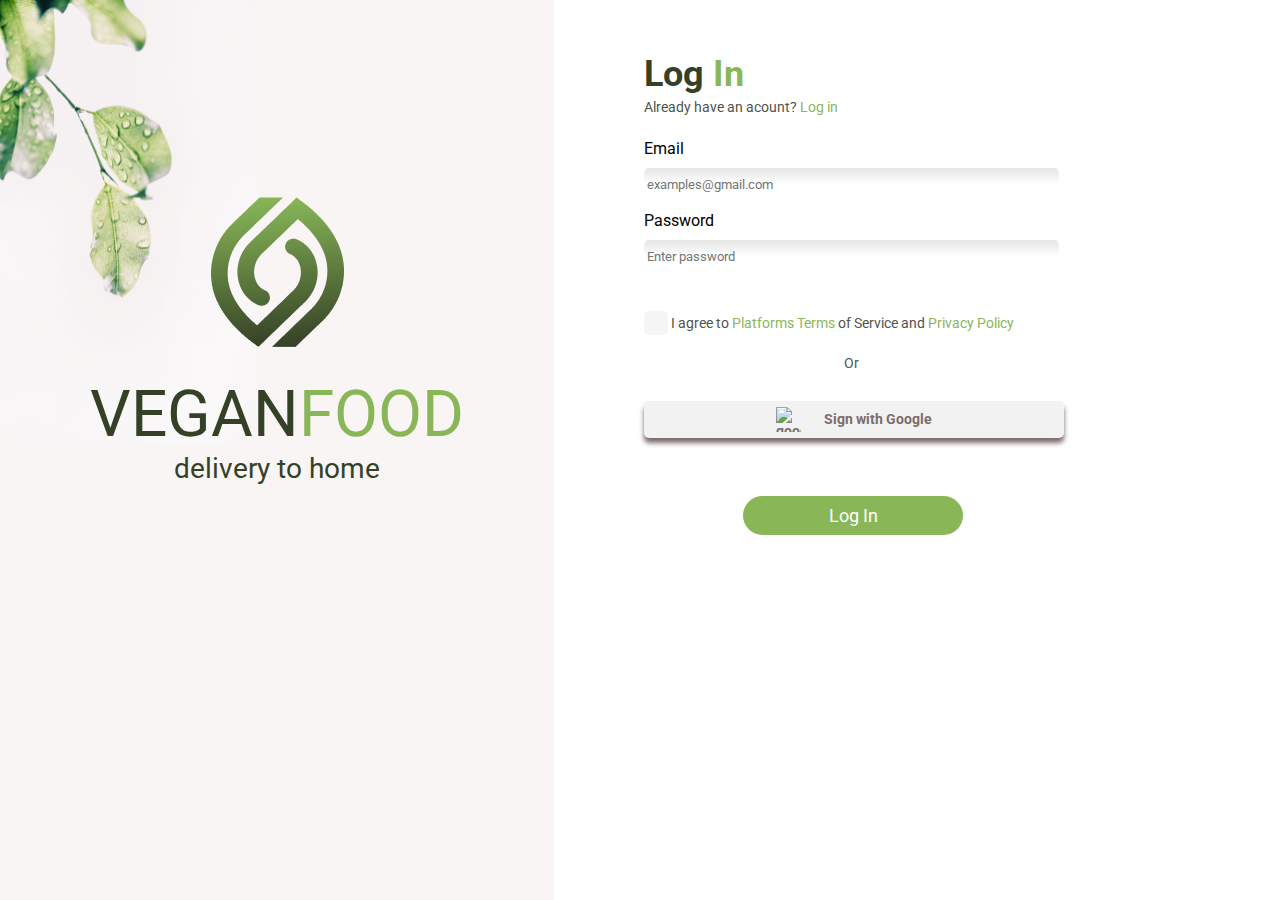
==== logIn.html @ eedf46a7 "adicionando nova tela de log in" ====
<!DOCTYPE html>
<html lang="en">
  <head>
    <meta charset="UTF-8" />
    <meta http-equiv="X-UA-Compatible" content="IE=edge" />
    <meta name="viewport" content="width=device-width, initial-scale=1.0" />
    <title>VEGANFOOD delivery to home</title>
    <link rel="stylesheet" href="/style2.css" />
    <link rel="preconnect" href="https://fonts.googleapis.com" />
    <link rel="preconnect" href="https://fonts.gstatic.com" crossorigin />
    <link
      href="https://fonts.googleapis.com/css2?family=Open+Sans:wght@400;700&display=swap"
      rel="stylesheet"
    />
    <link rel="preconnect" href="https://fonts.googleapis.com" />
    <link rel="preconnect" href="https://fonts.gstatic.com" crossorigin />
    <link
      href="https://fonts.googleapis.com/css2?family=DM+Sans:wght@400;700&family=Open+Sans&family=Roboto&display=swap"
      rel="stylesheet"
    />
    <link
      rel="stylesheet"
      href="https://cdnjs.cloudflare.com/ajax/libs/font-awesome/6.1.1/css/all.min.css"
    />
    <!-- <nav>
      <ul>
        <li><a href="produtos"></a>produtos</li>
        <li><a href="contato"></a>contato</li>
        <li><a href="como chegar"></a>como chegar</li>
      </ul>
    </nav> -->
  </head>
  <body>
    <div class="left">
      <img
        class="folha"
        src="/img/pexels-min-an-1654255 1.png"
        alt="planta molhada"
        width="257px"
        height="446.04px"
      />
      <img class="logo" src="/img/Frame.png" alt="logo" />
    <h1>VEGAN<font color="#89b758">FOOD</font></style> </h1>
      <h2>delivery to home</h2>
    </div>
    <div class="right">
      <h3>Log <font color="#89b758">In</font></h3>

      <h5>Already have an acount? <a href="#">Log in</a></h5>
      <main>
        <form action="">
          <!-- <div>
            <label for="yourname" class="text-input">Name</label><br />
            <input
              class="input"
              type="text"
              id="yourname"
              placeholder=" your Name"
            /><br />
          </div> -->

          <div>
            <label for="email" class="text-input">Email</label><br />
            <input
              class="input"
              type="text"
              id="email"
              placeholder=" examples@gmail.com"
            /><br />
          </div>

          <div>
            <label for="number" class="text-input">Password</label><br />
            <input
              class="input"
              type="text"
              id="number"
              placeholder=" Enter password"
            /><br />
          </div>
        </form>
      </main>
      <footer>
        <h5>
          <input type="checkbox" id="check" class="checkmark" />
          <label for="check">
            I agree to <a href="#">Platforms Terms </a> of Service and
            <a href="#">Privacy Policy</a></label
          >
        </h5>
        
        <p>Or</p>
        <button class="button1"">
          <img
            src="https://img2.gratispng.com/20180326/gte/kisspng-google-logo-g-suite-google-guava-google-plus-5ab8b5b15fd9f4.0166567715220545773927.jpg"
            alt="google"
            width="25px"
            height="25px"
          />
          Sign with Google
        </button>
        <br />
        <button class="button2">Log In</button>
      </footer>
    </div>
  </body>
</html>
---- style2.css ----
/*=== GERAL ===*/
* {
  margin: 0;
  padding: 0;
  box-sizing: border-box;
  font-family: -apple-system, BlinkMacSystemFont, 'Segoe UI', Roboto, Oxygen,
    Ubuntu, Cantarell, 'Open Sans', 'Helvetica Neue', sans-serif;
}
:root {
  --primary-color: #354126;
  --secundary-color: #89b758;
  --fundo: hsl(0, 0%, 96%);
  --texto: hsla(87, 6%, 31%, 1);
  --margin-left-div-right: 10.95rem;
  font-size: 62.5%; /*1rem = 10px*/
  /* font-size: 100%; */
}

body {
  display: flex;
}

main {
  display: inline-block;
  font-size: 1.6rem;
  margin-left: auto;
  margin-right: auto;
  justify-content: center;
}

a {
  color: var(--secundary-color);
  text-decoration: none;
}

h1 {
  font-size: 6.4rem;
  color: var(--primary-color);
  margin-left: 9rem;
  margin-right: 9rem;
  /* margin-right: 10.5rem; */
  /* margin-bottom: 0%; */
  font-weight: 400;
}

h2 {
  font-size: 2.8rem;
  color: var(--primary-color);
  /* margin-top: 0%; */
  /* justify-content: center; */
  margin-left: 16.5rem;
  margin-right: 16.5rem;
  /* margin-right: 18.95rem;
  margin-inline: auto; */
  font-weight: 400;
}

h3 {
  font-size: 3.6rem;
  color: var(--primary-color);
  margin-top: 5.3rem;
}

h5 {
  color: var(--texto);
  font-size: 1.4rem;
  font-weight: 400;
  margin-top: 0.4rem;
  margin-bottom: 2.4rem;
  justify-content: center;
}

/* === CHECKBOX === */
input[type='checkbox'] {
  appearance: none;
  -webkit-appearance: none;
  height: 2.4rem;
  width: 2.4rem;
  border-radius: 0.5rem;
  border-color: var(--primary-color);
  background-color: var(--fundo);
  cursor: pointer;
  /* display: flex; */
  margin-bottom: -0.7rem;
}

input[type='checkbox']:after {
  font-family: 'Font Awesome 5 free';
  font-weight: 900;
  content: '\f00c';
  position: absolute;
  font-size: 2.4rem;
  color: var(--secundary-color);
  border-color: var(--primary-color);
  display: none;
}
input[type='checkbox']:hover {
  background-color: var(--secundary-color);
}
input[type='checkbox']:checked {
  background-color: var(--fundo);
}
input[type='checkbox']:checked::after {
  display: block;
}

footer {
  margin-top: 2.8rem;
  /* align-items: center; */
  /* justify-content: center; */
  /* flex-direction: column; */
  /* margin-left: auto;
  margin-right: auto; */
}

p {
  color: var(--texto);
  font-size: 1.4rem;
  /* text-align: center; */
  margin-bottom: 2.982rem;
  margin-left: calc(30.982rem - var(--margin-left-div-right));
}

.left {
  /* margin-inline: auto; */
  /* width: 100vw; */
  height: 100vh;
  background-color: hsla(0, 25%, 97%, 1);
  /* display: inline-block; */
  /* width: 60.9rem; */
  /* position: absolute; */
  /* top: 0;
  left: 0; */
  z-index: -1;
  margin-right: 9rem;
  /* align-items: center;
  justify-content: center; */

  display: flex;
  justify-content: flex-start;
  align-items: center;
  flex-direction: column;
}

.right {
  margin-inline: auto;
  width: 100vw;
  height: 100vh;
  /* margin-left: var(--margin-left-div-right); */
  margin-right: 7.95rem;
  display: inline-block;
  align-items: center;
  justify-content: center;
  /* z-index: 2; */
  /* margin-inline: auto; */
}

.folha {
  top: 0;
  left: 0;
  position: absolute;
  z-index: -1;
  display: flex;
  justify-content: center;
  align-items: center;
  flex-direction: column;
}

.logo {
  /* position: absolute; */
  margin-top: 19.653rem;
  /* margin-left: -3rem; */
  margin-bottom: 3.083rem;
  z-index: 1;
  display: flex;
  justify-content: center;
  align-items: center;
  flex-direction: column;
}

.input {
  width: 41.5rem;
  height: 3.3rem;
  background-color: #f4f4f4;
  background-image: linear-gradient(hsla(0, 0%, 90%, 1), #fff, #fff);
  border: none;
  border-radius: 0.5rem;
  margin-block: 1rem;
}

label.text-input {
  height: 1.9rem;
}

/*=== BUTTON ===*/
.button1 {
  background-color: hsla(0, 0%, 95%, 1);
  box-shadow: 0px 5px 5px #7b6b6b;

  border-radius: 0.5rem;
  margin-bottom: 4.7rem;

  border: none;
  height: 3.7rem;
  width: 42rem;

  /* text-transform: uppercase; */
  color: hsla(0, 7%, 45%, 1);
  text-align: center;
  font-size: 1.4rem;
  font-weight: 700;

  display: flex;
  align-items: center;
  justify-content: center;
  gap: 1.6em;

  /* margin-inline: auto; */
}

.button2 {
  /* font-family: -apple-system, BlinkMacSystemFont, 'Segoe UI', Roboto, Oxygen,
    Ubuntu, Cantarell, 'Open Sans', 'Helvetica Neue', sans-serif; */
  background-color: var(--secundary-color);

  border-radius: 8.3rem;
  /* margin-bottom: 8.6rem; */

  border: none;
  height: 3.9rem;
  width: 22rem;

  /* text-transform: uppercase; */
  color: #fff;
  text-align: center;
  font-size: 1.8rem;
  font-weight: 400;

  display: flex;
  align-items: center;
  justify-content: center;
  /* gap: 1.6em; */
  margin-left: 9.9rem;
}
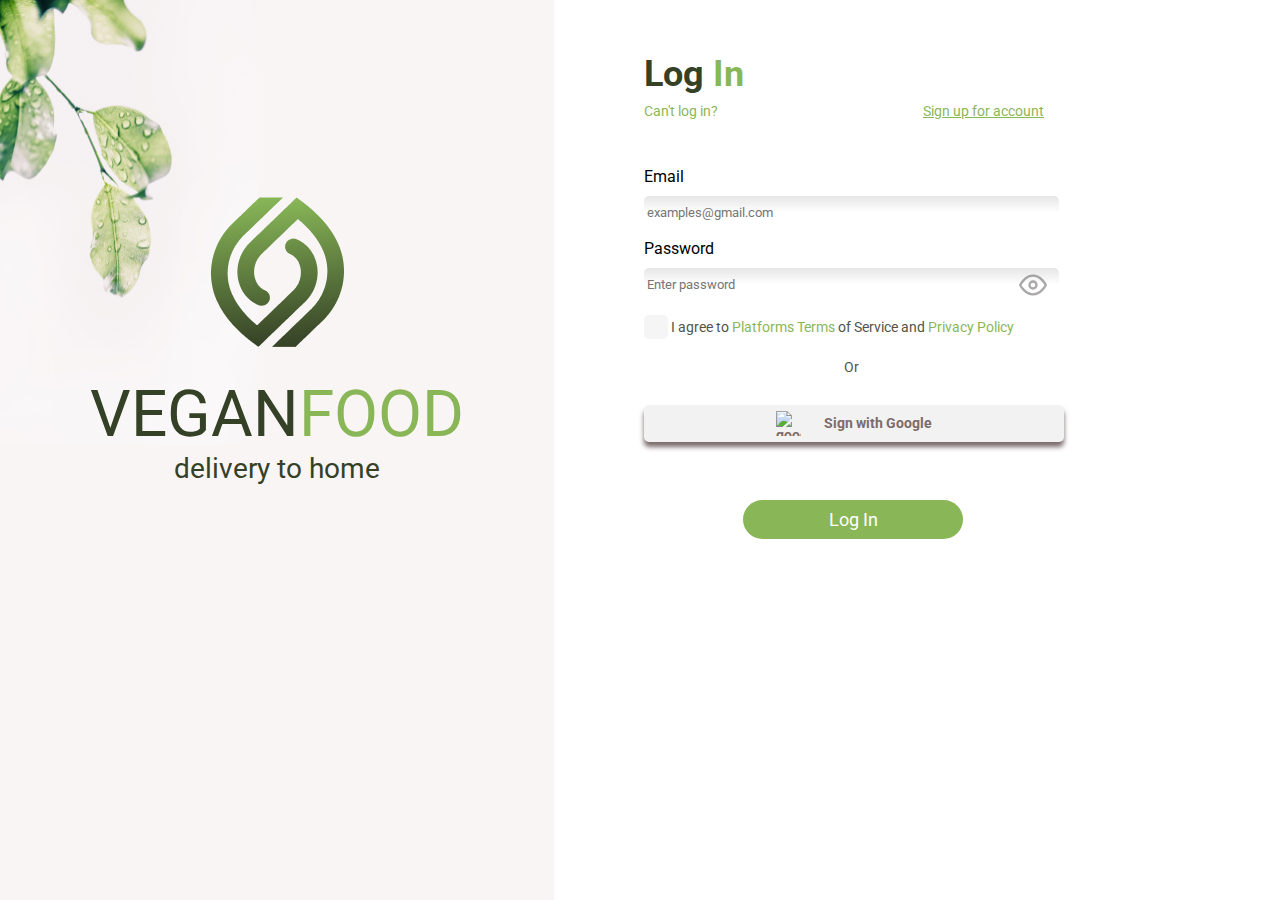
==== commit 4d12c97c: "projeto finalizado part-1" ====
--- a/logIn.html
+++ b/logIn.html
@@ -5,7 +5,7 @@
     <meta http-equiv="X-UA-Compatible" content="IE=edge" />
     <meta name="viewport" content="width=device-width, initial-scale=1.0" />
     <title>VEGANFOOD delivery to home</title>
-    <link rel="stylesheet" href="/style2.css" />
+    <link rel="stylesheet" href="/style.css" />
     <link rel="preconnect" href="https://fonts.googleapis.com" />
     <link rel="preconnect" href="https://fonts.gstatic.com" crossorigin />
     <link
@@ -34,31 +34,27 @@
     <div class="left">
       <img
         class="folha"
-        src="/img/pexels-min-an-1654255 1.png"
+        src="/assets/pexels-min-an-1654255 1.png"
         alt="planta molhada"
         width="257px"
         height="446.04px"
       />
-      <img class="logo" src="/img/Frame.png" alt="logo" />
+      <img class="logo" src="/assets/Frame.png" alt="logo" />
     <h1>VEGAN<font color="#89b758">FOOD</font></style> </h1>
       <h2>delivery to home</h2>
     </div>
     <div class="right">
       <h3>Log <font color="#89b758">In</font></h3>
 
-      <h5>Already have an acount? <a href="#">Log in</a></h5>
+      <div class="sign-up">
+        <h5>
+          <a href="">Can't log in?</a>
+          </h5>
+        <h6><a href="#">Sign up for account</a></h6>
+      </div>
+     
       <main>
         <form action="">
-          <!-- <div>
-            <label for="yourname" class="text-input">Name</label><br />
-            <input
-              class="input"
-              type="text"
-              id="yourname"
-              placeholder=" your Name"
-            /><br />
-          </div> -->
-
           <div>
             <label for="email" class="text-input">Email</label><br />
             <input
@@ -70,19 +66,26 @@
           </div>
 
           <div>
-            <label for="number" class="text-input">Password</label><br />
+            <label for="password" class="text-input">Password</label><br />
             <input
               class="input"
-              type="text"
-              id="number"
-              placeholder=" Enter password"
-            /><br />
+              type="password"
+              id="password"
+              placeholder=" Enter password"              
+            />
+          
+            <img class="eyePassword" id="eyeSvg" onclick="eyeClick()" src="/assets/eye.svg" alt="">
+           
+            <br />
+            
           </div>
         </form>
+        <script src="main.js"></script>
       </main>
       <footer>
         <h5>
           <input type="checkbox" id="check" class="checkmark" />
+          
           <label for="check">
             I agree to <a href="#">Platforms Terms </a> of Service and
             <a href="#">Privacy Policy</a></label
@@ -100,7 +103,7 @@
           Sign with Google
         </button>
         <br />
-        <button class="button2">Log In</button>
+        <button class="button3">Log In</button>
       </footer>
     </div>
   </body>
--- a/style.css
+++ b/style.css
@@ -0,0 +1,301 @@
+/*=== GERAL ===*/
+* {
+  margin: 0;
+  padding: 0;
+  box-sizing: border-box;
+  font-family: -apple-system, BlinkMacSystemFont, 'Segoe UI', Roboto, Oxygen,
+    Ubuntu, Cantarell, 'Open Sans', 'Helvetica Neue', sans-serif;
+}
+:root {
+  --primary-color: #354126;
+  --secundary-color: #89b758;
+  --fundo: hsl(0, 0%, 96%);
+  --texto: hsla(87, 6%, 31%, 1);
+  --margin-left-div-right: 10.95rem;
+  --eye-password: hsla(0, 3%, 33%, 0.5);
+  font-size: 62.5%; /*1rem = 10px*/
+  /* font-size: 100%; */
+}
+
+body {
+  display: flex;
+}
+
+main {
+  display: inline-block;
+  font-size: 1.6rem;
+  margin-left: auto;
+  margin-right: auto;
+  justify-content: center;
+}
+
+a {
+  color: var(--secundary-color);
+  text-decoration: none;
+}
+
+h1 {
+  font-size: 6.4rem;
+  color: var(--primary-color);
+  margin-left: 9rem;
+  margin-right: 9rem;
+  /* margin-right: 10.5rem; */
+  /* margin-bottom: 0%; */
+  font-weight: 400;
+}
+
+h2 {
+  font-size: 2.8rem;
+  color: var(--primary-color);
+  /* margin-top: 0%; */
+  /* justify-content: center; */
+  margin-left: 16.5rem;
+  margin-right: 16.5rem;
+  /* margin-right: 18.95rem;
+  margin-inline: auto; */
+  font-weight: 400;
+}
+
+h3 {
+  font-size: 3.6rem;
+  color: var(--primary-color);
+  margin-top: 5.3rem;
+}
+
+h5,
+h6 {
+  color: var(--texto);
+  font-size: 1.4rem;
+  font-weight: 400;
+  margin-top: 0.4rem;
+  margin-bottom: 2.4rem;
+}
+
+h6 a {
+  color: var(--secundary-color);
+  font-size: 1.4rem;
+  font-weight: 400;
+  text-decoration: underline;
+
+  margin-left: 20.5rem;
+}
+
+div.sign-up {
+  display: flex;
+  flex-direction: row;
+
+  margin-top: 0.4rem;
+  margin-bottom: 2.4rem;
+}
+
+/* === CHECKBOX === */
+input[type='checkbox'] {
+  appearance: none;
+  -webkit-appearance: none;
+  height: 2.4rem;
+  width: 2.4rem;
+  border-radius: 0.5rem;
+  border-color: var(--primary-color);
+  background-color: var(--fundo);
+  cursor: pointer;
+  /* display: flex; */
+  margin-bottom: -0.7rem;
+}
+
+input[type='checkbox']:after {
+  font-family: 'Font Awesome 5 free';
+  font-weight: 900;
+  content: '\f00c';
+  position: absolute;
+  font-size: 2.4rem;
+  color: var(--secundary-color);
+  border-color: var(--primary-color);
+  display: none;
+}
+input[type='checkbox']:hover {
+  background-color: var(--secundary-color);
+}
+input[type='checkbox']:checked {
+  background-color: var(--fundo);
+}
+input[type='checkbox']:checked::after {
+  display: block;
+}
+
+/*===PASSWORD VIEW*/
+.eyePassword {
+  display: inline-block;
+  position: absolute;
+  margin-left: -4rem;
+  margin-top: 1.3rem;
+}
+
+form div footer {
+  margin-top: 2.8rem;
+  /* align-items: center; */
+  /* justify-content: center; */
+  /* flex-direction: column; */
+  /* margin-left: auto;
+  margin-right: auto; */
+}
+
+p {
+  color: var(--texto);
+  font-size: 1.4rem;
+  /* text-align: center; */
+  margin-bottom: 2.982rem;
+  margin-left: calc(30.982rem - var(--margin-left-div-right));
+}
+
+.left {
+  /* margin-inline: auto; */
+  /* width: 100vw; */
+  height: 100vh;
+  background-color: hsla(0, 25%, 97%, 1);
+  /* display: inline-block; */
+  /* width: 60.9rem; */
+  /* position: absolute; */
+  /* top: 0;
+  left: 0; */
+  z-index: -1;
+  margin-right: 9rem;
+  /* align-items: center;
+  justify-content: center; */
+
+  display: flex;
+  justify-content: flex-start;
+  align-items: center;
+  flex-direction: column;
+}
+
+.right {
+  margin-inline: auto;
+  width: 100vw;
+  height: 100vh;
+  /* margin-left: var(--margin-left-div-right); */
+  margin-right: 7.95rem;
+  display: inline-block;
+  align-items: center;
+  justify-content: center;
+  /* z-index: 2; */
+  /* margin-inline: auto; */
+}
+
+.folha {
+  top: 0;
+  left: 0;
+  position: absolute;
+  z-index: -1;
+  display: flex;
+  justify-content: center;
+  align-items: center;
+  flex-direction: column;
+}
+
+.logo {
+  /* position: absolute; */
+  margin-top: 19.653rem;
+  /* margin-left: -3rem; */
+  margin-bottom: 3.083rem;
+  z-index: 1;
+  display: flex;
+  justify-content: center;
+  align-items: center;
+  flex-direction: column;
+}
+
+.input {
+  width: 41.5rem;
+  height: 3.3rem;
+  background-color: #f4f4f4;
+  background-image: linear-gradient(hsla(0, 0%, 90%, 1), #fff, #fff);
+  border: none;
+  border-radius: 0.5rem;
+  margin-block: 1rem;
+}
+
+label.text-input {
+  height: 1.9rem;
+}
+
+/*=== BUTTON ===*/
+.button1 {
+  background-color: hsla(0, 0%, 95%, 1);
+  box-shadow: 0px 5px 5px #7b6b6b;
+
+  border-radius: 0.5rem;
+  margin-bottom: 4.7rem;
+
+  border: none;
+  height: 3.7rem;
+  width: 42rem;
+
+  /* text-transform: uppercase; */
+  color: hsla(0, 7%, 45%, 1);
+  text-align: center;
+  font-size: 1.4rem;
+  font-weight: 700;
+
+  display: flex;
+  align-items: center;
+  justify-content: center;
+  gap: 1.6em;
+
+  /* margin-inline: auto; */
+}
+
+.button2 {
+  /* font-family: -apple-system, BlinkMacSystemFont, 'Segoe UI', Roboto, Oxygen,
+    Ubuntu, Cantarell, 'Open Sans', 'Helvetica Neue', sans-serif; */
+  background-color: var(--secundary-color);
+
+  border-radius: 8.3rem;
+  /* margin-bottom: 8.6rem; */
+
+  border: none;
+  height: 3.9rem;
+  width: 22rem;
+
+  /* text-transform: uppercase; */
+  color: #fff;
+  text-align: center;
+  font-size: 1.8rem;
+  font-weight: 400;
+
+  display: flex;
+  align-items: center;
+  justify-content: center;
+  /* gap: 1.6em; */
+  margin-left: 9.9rem;
+}
+
+.button3 {
+  /* font-family: -apple-system, BlinkMacSystemFont, 'Segoe UI', Roboto, Oxygen,
+    Ubuntu, Cantarell, 'Open Sans', 'Helvetica Neue', sans-serif; */
+  background-color: var(--secundary-color);
+
+  border-radius: 8.3rem;
+  /* margin-bottom: 8.6rem; */
+
+  border: none;
+  height: 3.9rem;
+  width: 22rem;
+
+  /* text-transform: uppercase; */
+  color: #fff;
+  text-align: center;
+  font-size: 1.8rem;
+  font-weight: 400;
+
+  display: flex;
+  align-items: center;
+  justify-content: center;
+  /* gap: 1.6em; */
+  margin-left: 9.9rem;
+}
+
+.eye-password {
+  position: fixed;
+  /* display: inline-flex;
+  justify-content: center; */
+}
